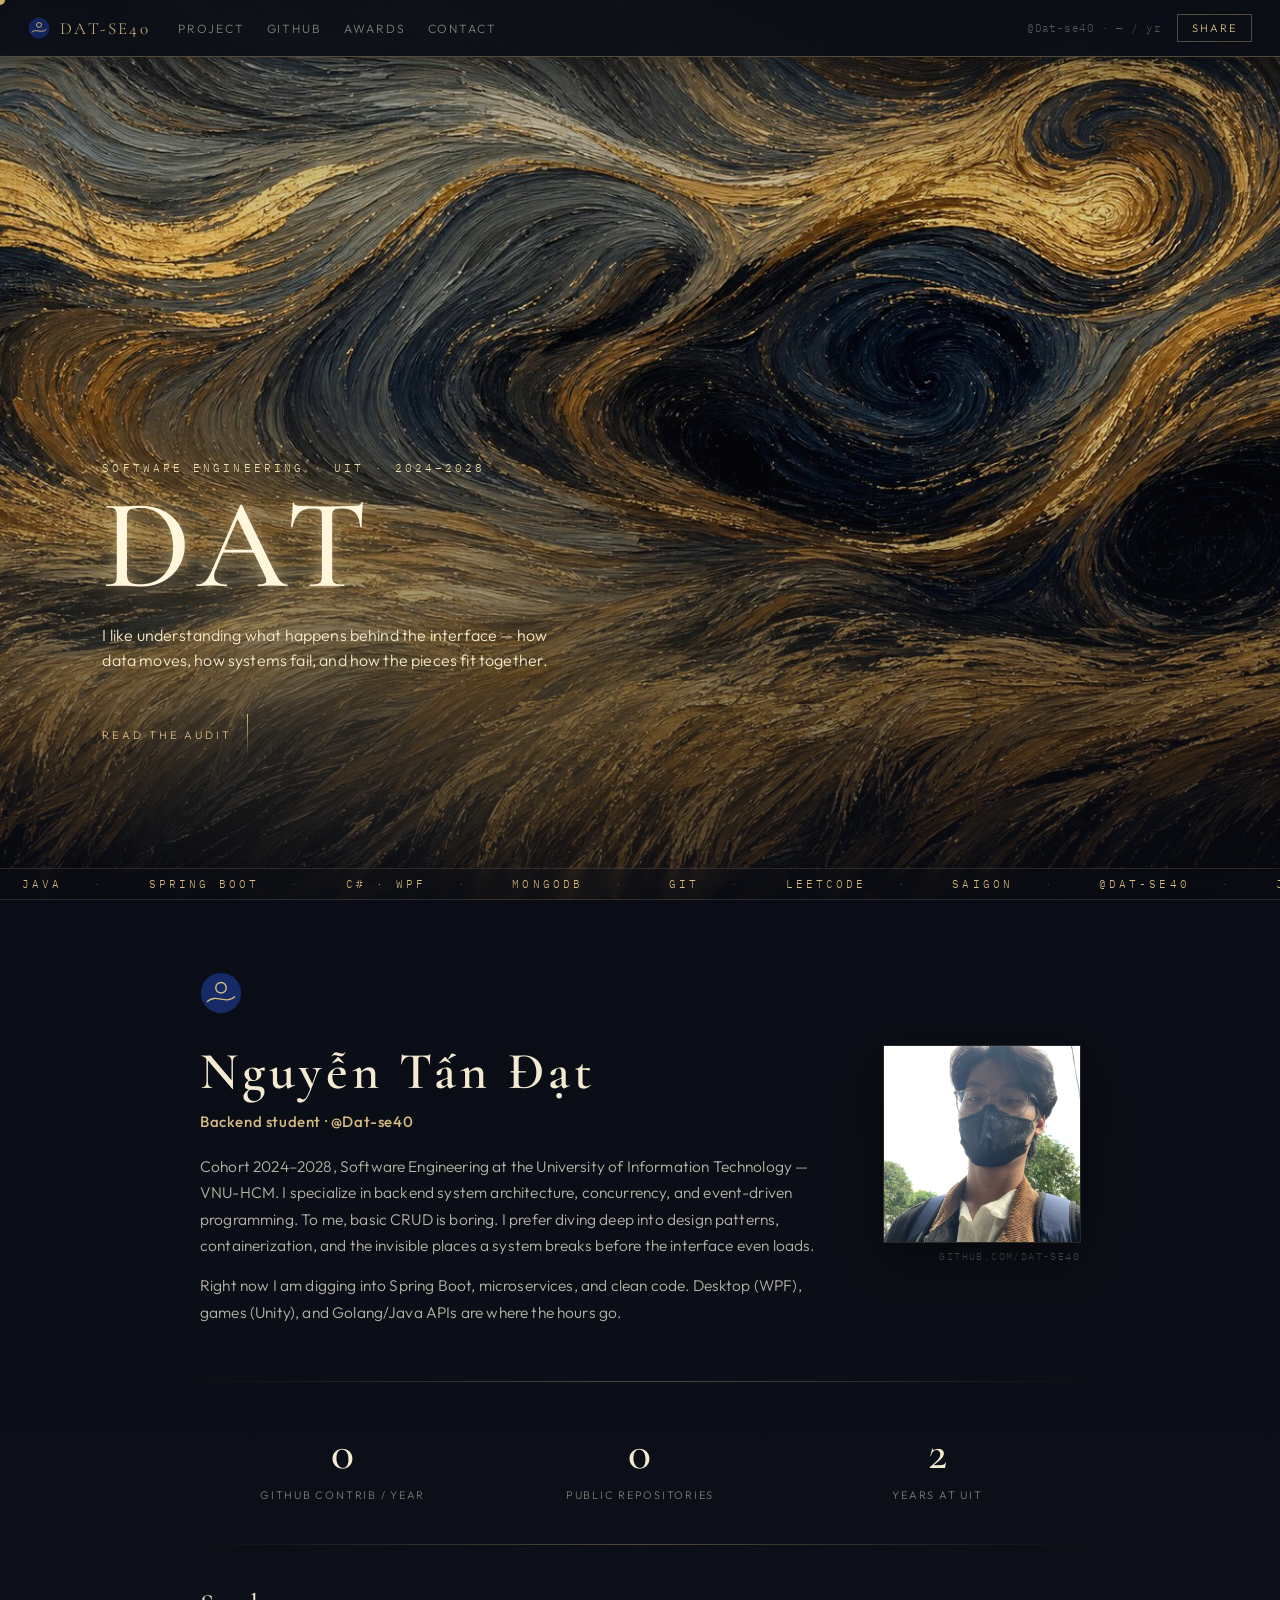
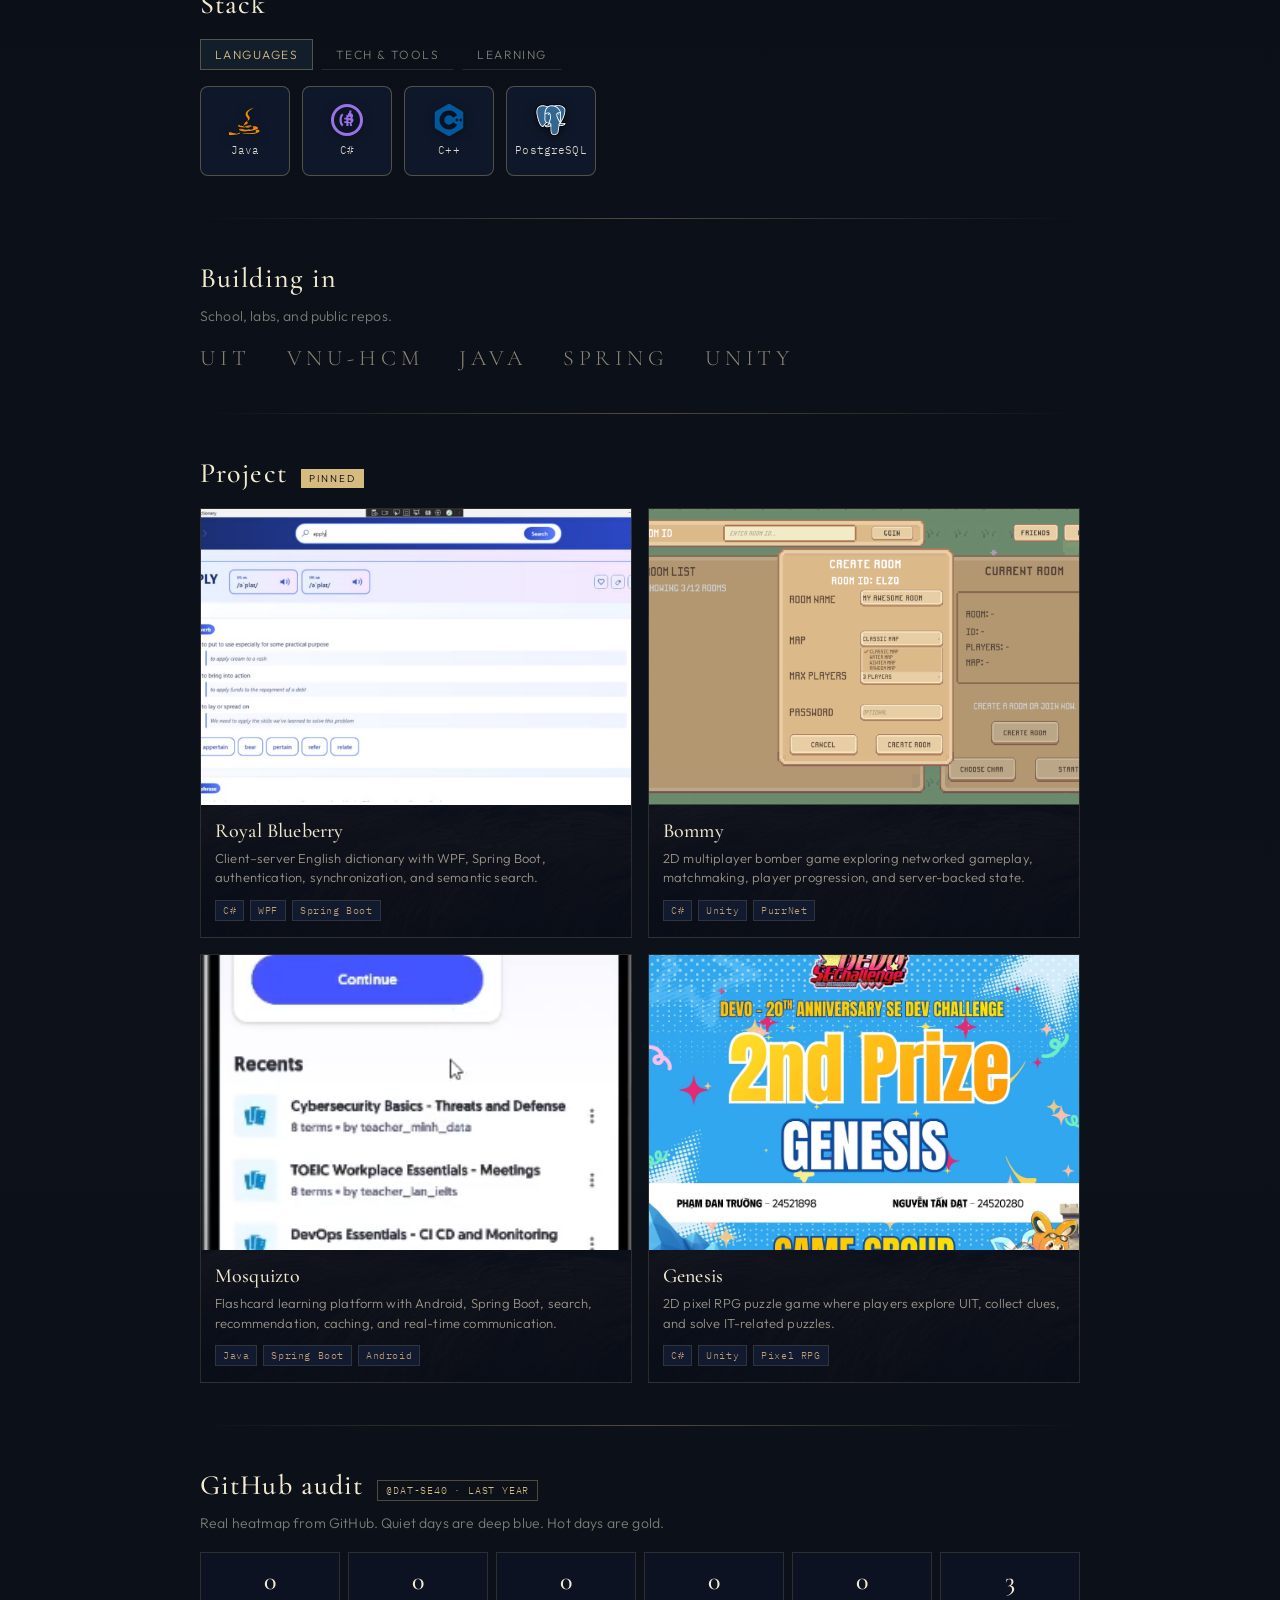
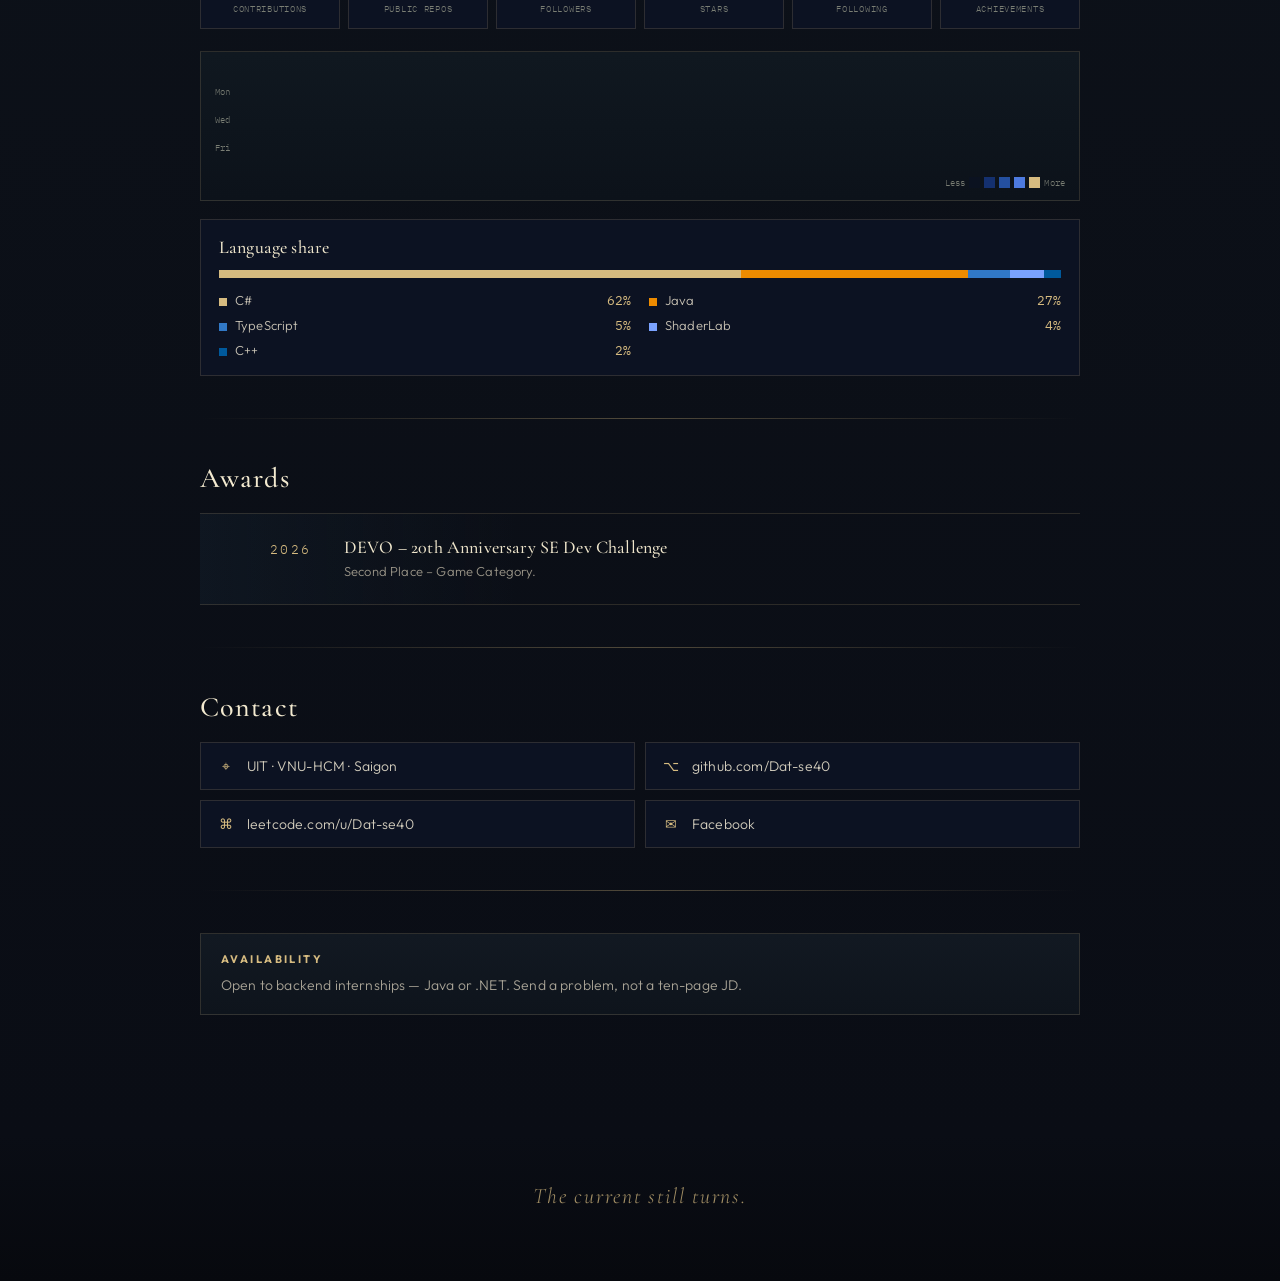
==== portfolio/index.html @ 2d5f8519 "Initial commit" ====
<!DOCTYPE html>
<html lang="en">
<head>
  <meta charset="UTF-8" />
  <meta name="viewport" content="width=device-width, initial-scale=1.0" />
  <title>Dat — Dat-se40 · Backend</title>
  <meta name="description" content="Dat (Dat-se40). Software Engineering student at UIT. Backend, Java, C#, Spring." />
  <link rel="icon" href="data:image/svg+xml,<svg xmlns='http://www.w3.org/2000/svg' viewBox='0 0 64 64'><circle cx='32' cy='32' r='30' fill='%230b1633'/><circle cx='32' cy='22' r='7' fill='none' stroke='%23D6BB80' stroke-width='2'/><path d='M8 44 C20 28, 44 52, 56 36' fill='none' stroke='%23D6BB80' stroke-width='2'/></svg>" />
  <link rel="preconnect" href="https://fonts.googleapis.com" />
  <link rel="preconnect" href="https://fonts.gstatic.com" crossorigin />
  <link href="https://fonts.googleapis.com/css2?family=Cormorant+Garamond:ital,wght@0,400;0,500;0,600;1,400&family=IBM+Plex+Mono:wght@400;500&family=Outfit:wght@300;400;500;600&display=swap" rel="stylesheet" />
  <link rel="stylesheet" href="styles.css" />
</head>
<body>
  <div class="grain" aria-hidden="true"></div>
  <div class="cursor" aria-hidden="true"></div>

  <nav class="topbar">
    <a class="brand" href="#top">
      <span class="mark" aria-hidden="true">
        <svg viewBox="0 0 36 36" width="22" height="22">
          <circle cx="18" cy="18" r="17" fill="#12245a"/>
          <circle cx="18" cy="13" r="4" fill="none" stroke="#D6BB80" stroke-width="1.4"/>
          <path d="M6 25 C13 18 23 28 30 20" fill="none" stroke="#D6BB80" stroke-width="1.4"/>
        </svg>
      </span>
      <span>Dat-se40</span>
    </a>
    <div class="top-links">
      <a href="#work">Project</a>
      <a href="#github">GitHub</a>
      <a href="#awards">Awards</a>
      <a href="#contact">Contact</a>
    </div>
    <div class="top-meta">
      <span class="edited">
  @Dat-se40 · <span id="ghYearCount">—</span> / yr
</span>
      <button class="share" type="button" id="shareBtn">Share</button>
    </div>
  </nav>

  <header class="cinematic greeting" id="top">
    <img class="cine-img" src="assets/flow-field.jpg" alt="" />
    <div class="gold-wash" aria-hidden="true"></div>
    <div class="cine-veil"></div>

    <div class="cine-copy">
      <p class="eyebrow">Software Engineering · UIT · 2024–2028</p>
      <h1>DAT</h1>
     <p class="cine-sub">
  I like understanding what happens behind the interface — how data moves, how systems fail, and how the pieces fit together.
</p>
      <a class="scroll-hint" href="#dossier">
        <span>Read the audit</span>
        <i></i>
      </a>
    </div>

    <div class="ticker ticker-bottom" aria-hidden="true">
      <div class="ticker-track reverse">
        <span>JAVA</span><span>SPRING BOOT</span><span>C# · WPF</span><span>MONGODB</span>
        <span>GIT</span><span>LEETCODE</span><span>SAIGON</span><span>@DAT-SE40</span>
        <span>JAVA</span><span>SPRING BOOT</span><span>C# · WPF</span><span>MONGODB</span>
        <span>GIT</span><span>LEETCODE</span><span>SAIGON</span><span>@DAT-SE40</span>
      </div>
    </div>
  </header>

  <main class="dossier" id="dossier">
    <article class="sheet">
      <section class="identity">
        <div class="id-mark" aria-hidden="true">
          <svg viewBox="0 0 48 48" width="42" height="42">
            <circle cx="24" cy="24" r="23" fill="#152a66"/>
            <circle cx="24" cy="18" r="6" fill="none" stroke="#D6BB80" stroke-width="1.6"/>
            <path d="M8 34 C18 24 30 38 40 28" fill="none" stroke="#D6BB80" stroke-width="1.6"/>
          </svg>
        </div>

        <div class="id-grid">
          <div class="id-copy">
            <h2>Nguyễn Tấn Đạt</h2>
            <p class="role">Backend student · @Dat-se40</p>
            <p class="lede">
  Cohort 2024–2028, Software Engineering at the University of Information Technology — VNU-HCM.
  I specialize in backend system architecture, concurrency, and event-driven programming. To me, basic CRUD is boring. I prefer diving deep into design patterns, containerization, and the invisible places a system breaks before the interface even loads.
</p>
<p class="lede">
  Right now I am digging into Spring Boot, microservices, and clean code.
  Desktop (WPF), games (Unity), and Golang/Java APIs are where the hours go.
</p>
          </div>
          <figure class="portrait">
            <img src="assets/avatar.jpg" alt="Avatar of Dat-se40" />
            <figcaption>github.com/Dat-se40</figcaption>
          </figure>
        </div>
      </section>

      <hr class="rule" />

      <section class="stats" aria-label="Highlights">
        <div>
  <strong data-count="0" id="stat-contrib-top">0</strong>
  <em>GitHub contrib / year</em>
</div>
<div>
  <strong data-count="0" id="stat-repos-top">0</strong>
  <em>Public repositories</em>
</div>
<div>
  <strong data-count="2" id="stat-years-top">2</strong>
  <em>Years at UIT</em>
</div>
      </section>

      <hr class="rule" />

      <section id="skills">
        <h3>Stack</h3>
        <div class="tabs" role="tablist">
          <button class="tab is-on" data-tab="lang" role="tab" aria-selected="true">Languages</button>
          <button class="tab" data-tab="tech" role="tab" aria-selected="false">Tech &amp; tools</button>
          <button class="tab" data-tab="now" role="tab" aria-selected="false">Learning</button>
        </div>
        <div class="pills tools" data-panel="lang">
          <span><img src="assets/icons/java.svg" alt="">Java</span>
          <span><img src="assets/icons/csharp.svg" alt="">C#</span>
          <span><img src="assets/icons/cplusplus.svg" alt="">C++</span>
          <span><img src="assets/icons/postgresql.svg" alt=""> PostgreSQL</span>
        </div>
        <div class="pills tools is-hidden" data-panel="tech">
          <span><img src="assets/icons/spring.svg" alt="">Spring</span>
          <span><img src="assets/icons/dotnet.svg" alt="">.NET / WPF</span>
          <span><img src="assets/icons/nodedotjs.svg" alt="">Node.js</span>
          <span><img src="assets/icons/mongodb.svg" alt="">MongoDB</span>
          <span><img src="assets/icons/unity.svg" alt="">Unity</span>
          <span><img src="assets/icons/postman.svg" alt="">Postman</span>
          <span><img src="assets/icons/git.svg" alt="">Git</span>
          <span><img src="assets/icons/github.svg" alt="">GitHub</span>
          <span><img src="assets/icons/docker.svg" alt="">Docker</span>
          <span><img src="assets/icons/latex.svg" alt="">LaTeX</span>
        </div>
        <div class="pills tools is-hidden" data-panel="now">
          <span>Software architecture</span>
          <span>Clean code</span>
          <span>REST API design</span>
        </div>
      </section>

      <hr class="rule" />

      <section class="brands">
        <h3>Building in</h3>
        <p class="quiet">School, labs, and public repos.</p>
        <ul class="brand-row">
          <li>UIT</li>
          <li>VNU-HCM</li>
          <li>JAVA</li>
          <li>SPRING</li>
          <li>UNITY</li>
        </ul>
      </section>

      <hr class="rule" />

      <section id="work">
        <div class="sec-head">
          <h3>Project</h3>
          <span class="chip">Pinned</span>
        </div>
        <div class="work-grid">
          <article class="card" data-case="dictionary">
  <div class="thumb">
    <img src="assets/royalblue_detail.png" alt="Royal Blueberry Dictionary" />
  </div>
  <div class="card-body">
    <h4>Royal Blueberry</h4>
    <p>Client–server English dictionary with WPF, Spring Boot, authentication, synchronization, and semantic search.</p>
    <div class="tags"><i>C#</i><i>WPF</i><i>Spring Boot</i></div>
  </div>
</article>

         <article class="card" data-case="bommy">
  <div class="thumb">
    <img src="assets/bommy_room.png" alt="Bommy multiplayer game" />
  </div>
  <div class="card-body">
    <h4>Bommy</h4>
    <p>2D multiplayer bomber game exploring networked gameplay, matchmaking, player progression, and server-backed state.</p>
    <div class="tags"><i>C#</i><i>Unity</i><i>PurrNet</i></div>
  </div>
</article>

         <article class="card" data-case="mosquizto">
  <div class="thumb">
    <img src="assets/mos_home.png" alt="Mosquizto learning platform" />
  </div>
  <div class="card-body">
    <h4>Mosquizto</h4>
    <p>Flashcard learning platform with Android, Spring Boot, search, recommendation, caching, and real-time communication.</p>
    <div class="tags"><i>Java</i><i>Spring Boot</i><i>Android</i></div>
  </div>
</article>

          <article class="card" data-case="genesis">
  <div class="thumb">
    <img src="assets/genesis_award.jpg" alt="Genesis 2D pixel RPG" />
  </div>
  <div class="card-body">
    <h4>Genesis</h4>
    <p>2D pixel RPG puzzle game where players explore UIT, collect clues, and solve IT-related puzzles.</p>
    <div class="tags"><i>C#</i><i>Unity</i><i>Pixel RPG</i></div>
  </div>
</article>
        </div>
      </section>

      <hr class="rule" />

      <section id="github">
        <div class="sec-head">
          <h3>GitHub audit</h3>
          <a class="chip ghost" href="https://github.com/Dat-se40" target="_blank" rel="noreferrer">@Dat-se40 · last year</a>
        </div>
        <p class="quiet">Real heatmap from GitHub. Quiet days are deep blue. Hot days are gold.</p>

        <div class="gh-kpis">
  <div><b data-count="0" id="stat-contrib">0</b><span>contributions</span></div>
  <div><b data-count="0" id="stat-repos">0</b><span>public repos</span></div>
  <div><b data-count="0" id="stat-followers">0</b><span>followers</span></div>
  <div><b data-count="0" id="stat-stars">7</b><span>stars</span></div> <!-- Có thể tự cấu hình hoặc gọi API lấy star -->
  <div><b data-count="0" id="stat-following">0</b><span>following</span></div>
  <div><b data-count="3">3</b><span>achievements</span></div>
</div>

        <div class="gh-board">
          <div class="gh-graph-wrap">
            <div class="gh-months" id="ghMonths"></div>
            <div class="gh-row">
              <div class="gh-dows" aria-hidden="true">
                <span></span><span>Mon</span><span></span><span>Wed</span><span></span><span>Fri</span><span></span>
              </div>
              <div class="gh-graph" id="ghGraph" role="img" aria-label="Contribution calendar"></div>
            </div>
            <div class="gh-legend">
              <span>Less</span>
              <i class="l0"></i><i class="l1"></i><i class="l2"></i><i class="l3"></i><i class="l4"></i>
              <span>More</span>
            </div>
          </div>

          <div class="gh-langs">
            <h4>Language share</h4>
            <div class="lang-bar" aria-hidden="true">
              <i style="--w:62%;background:#d6bb80"></i>
              <i style="--w:27%;background:#ed8b00"></i>
              <i style="--w:5%;background:#3178c6"></i>
              <i style="--w:4%;background:#7aa2ff"></i>
              <i style="--w:2%;background:#00599c"></i>
            </div>
            <ul class="lang-list">
              <li><i style="background:#d6bb80"></i>C# <b>62%</b></li>
              <li><i style="background:#ed8b00"></i>Java <b>27%</b></li>
              <li><i style="background:#3178c6"></i>TypeScript <b>5%</b></li>
              <li><i style="background:#7aa2ff"></i>ShaderLab <b>4%</b></li>
              <li><i style="background:#00599c"></i>C++ <b>2%</b></li>
            </ul>
          </div>
        </div>

       
      </section>

      <hr class="rule" />

      <section id="awards">
        <div class="sec-head">
          <h3>Awards</h3>
        </div>
        <ol class="awards">
          <li>
            <span class="yr">2026</span>
            <div>
              <h4>DEVO – 20th Anniversary SE Dev Challenge</h4>
              <p>Second Place – Game Category.</p>
            </div>
          </li>
        </ol>
      </section>

      <hr class="rule" />

      <section id="contact">
        <h3>Contact</h3>
        <div class="contact-grid">
          <a class="info" href="#">
            <span class="ico">⌖</span>
            <span>UIT · VNU-HCM · Saigon</span>
          </a>
          <a class="info" href="https://github.com/Dat-se40" target="_blank" rel="noreferrer">
            <span class="ico">⌥</span>
            <span>github.com/Dat-se40</span>
          </a>
          <a class="info" href="https://leetcode.com/u/Dat-se40/" target="_blank" rel="noreferrer">
            <span class="ico">⌘</span>
            <span>leetcode.com/u/Dat-se40</span>
          </a>
          <a class="info" href="https://www.facebook.com/1590laupaylak" target="_blank" rel="noreferrer">
            <span class="ico">✉</span>
            <span>Facebook</span>
          </a>
        </div>
      </section>

      <hr class="rule" />

      <aside class="notes">
        <div class="note">
          <h5>Availability</h5>
          <p>Open to backend internships — Java or .NET. Send a problem, not a ten-page JD.</p>
        </div>
      </aside>
    </article>
  </main>

  <footer class="closer">
    <p>The current still turns.</p>
  </footer>

  <div class="modal" id="modal" hidden>
    <div class="modal-back" data-close></div>
    <div class="modal-sheet" role="dialog" aria-modal="true" aria-labelledby="modalTitle">
      <button class="modal-x" type="button" data-close aria-label="Close">×</button>
      <img id="modalImg" alt="" />
      <div class="modal-body">
        <p class="eyebrow" id="modalEyebrow"></p>
        <h2 id="modalTitle"></h2>
        <p id="modalLead"></p>
        <div id="modalLinks" style="display: flex; gap: 10px; margin-bottom: 24px; flex-wrap: wrap;"></div>
        <div class="modal-cols">
          <p id="modalBody"></p>
          <ul id="modalMeta"></ul>
        </div>
      </div>
    </div>
  </div>

  <div class="toast" id="toast" role="status"></div>
  <script src="app.js"></script>
</body>
<canvas id="gold-dust-canvas"></canvas>
</html>
---- portfolio/styles.css ----
:root {
  --ink: #0a0d15;
  --void: #07090e;
  --navy: #05172f;
  --lapis: #182a3a;
  --lapis-deep: #05172f;
  --yankees: #182a3a;
  --sparkle: #425b6f;
  --ash: #7a7e74;
  --stone: #525453;
  --tan: #a08348;
  --burly: #d6bb80;
  --wheat: #c2a072;
  --bronze: #705e40;
  --paper: #e8dfc8;
  --line: rgba(214, 187, 128, 0.16);
  --line-strong: rgba(214, 187, 128, 0.34);
  --serif: "Cormorant Garamond", "Times New Roman", serif;
  --sans: "Outfit", "Helvetica Neue", sans-serif;
  --mono: "IBM Plex Mono", ui-monospace, monospace;
}
#gold-dust-canvas {
  position: fixed;
  top: 0;
  left: 0;
  width: 100vw;
  height: 100vh;
  pointer-events: none;
  z-index: 1;
}
* { box-sizing: border-box; margin: 0; padding: 0; }
html {
  scroll-behavior: smooth;
  scroll-padding-top: 72px;
  overflow-x: hidden;
  overscroll-behavior-y: none;
}
html, body { background: var(--ink); color: var(--paper); }

body {
  font-family: var(--sans);
  font-weight: 300;
  letter-spacing: 0.01em;
  overflow-x: hidden;
  overscroll-behavior-y: none;
}

img { max-width: 100%; display: block; }
a { color: inherit; text-decoration: none; }
button { font: inherit; color: inherit; background: none; border: 0; cursor: pointer; }

.grain {
  pointer-events: none;
  position: fixed;
  inset: 0;
  z-index: 80;
  opacity: 0.08;
  mix-blend-mode: overlay;
  background-image: url("data:image/svg+xml,%3Csvg viewBox='0 0 200 200' xmlns='http://www.w3.org/2000/svg'%3E%3Cfilter id='n'%3E%3CfeTurbulence type='fractalNoise' baseFrequency='.85' numOctaves='4' stitchTiles='stitch'/%3E%3C/filter%3E%3Crect width='100%25' height='100%25' filter='url(%23n)'/%3E%3C/svg%3E");
}

.cursor {
  display: none;
  position: fixed;
  width: 10px;
  height: 10px;
  border-radius: 50%;
  background: var(--burly);
  mix-blend-mode: difference;
  pointer-events: none;
  z-index: 100;
  transform: translate(-50%, -50%);
  transition: width .25s, height .25s, opacity .25s;
}
.cursor.grow { width: 36px; height: 36px; opacity: .55; }
@media (hover: hover) and (pointer: fine) {
  .cursor { display: block; }
  body, a, button { cursor: none; }
}

.topbar {
  position: fixed;
  top: 0; left: 0; right: 0;
  z-index: 40;
  display: flex;
  align-items: center;
  gap: 28px;
  padding: 14px 28px;
  background: rgba(10, 13, 21, 0.92);
  border-bottom: 1px solid var(--line-strong);
  box-shadow: 0 10px 28px rgba(0,0,0,.28);
  backdrop-filter: blur(16px);
}
.brand {
  display: flex;
  align-items: center;
  gap: 10px;
  font-family: var(--serif);
  font-size: 17px;
  letter-spacing: 0.14em;
  text-transform: uppercase;
  color: var(--burly);
}
.mark { display: grid; place-items: center; }
.top-links {
  display: flex;
  gap: 22px;
  font-size: 12px;
  letter-spacing: 0.16em;
  text-transform: uppercase;
  color: var(--ash);
}
.top-links a:hover { color: var(--burly); }
.top-meta {
  margin-left: auto;
  display: flex;
  align-items: center;
  gap: 16px;
}
.edited {
  font-family: var(--mono);
  font-size: 11px;
  letter-spacing: 0.04em;
  color: var(--stone);
}
.share {
  border: 1px solid var(--line-strong);
  color: var(--burly);
  padding: 6px 14px;
  font-size: 11px;
  letter-spacing: 0.18em;
  text-transform: uppercase;
  transition: background .25s, color .25s;
}
.share:hover { background: var(--burly); color: var(--ink); }

.cinematic {
  position: relative;
  z-index: 6;
  height: 100svh;
  min-height: 640px;
  overflow: hidden;
  background: #0a0d15 url("assets/flow-field.jpg") center / cover no-repeat;
}
.cine-img {
  position: absolute;
  inset: 0;
  width: 100%;
  height: 100%;
  object-fit: cover;
  object-position: center;
  filter: saturate(1.05) contrast(1.08) brightness(1.06);
}
.gold-wash {
  position: absolute;
  inset: 0;
  z-index: 1;
  pointer-events: none;
  background:
    radial-gradient(55% 50% at 22% 72%, rgba(214,187,128,.34), transparent 58%),
    radial-gradient(40% 36% at 48% 80%, rgba(224,180,88,.16), transparent 62%),
    linear-gradient(180deg, rgba(10,13,21,.2), transparent 28%, rgba(10,13,21,.35) 100%);
}
.swirl-svg {
  position: absolute;
  inset: 0;
  width: 100%;
  height: 100%;
  z-index: 1;
  pointer-events: none;
  opacity: 0.7;
}
.spin { transform-box: fill-box; transform-origin: center; }
.s1 { animation: spin 36s linear infinite; }
.s2 { animation: spin 28s linear infinite reverse; }
.s3 { animation: spin 44s linear infinite; }
.ribbons path { stroke-dasharray: 14 22; }
.r1 { animation: dash 16s linear infinite; }
.r2 { animation: dash 22s linear infinite reverse; }
.r3 { animation: dash 19s linear infinite; }
.r4 { animation: dash 26s linear infinite reverse; }
@keyframes spin { to { rotate: 360deg; } }
@keyframes dash { to { stroke-dashoffset: -240; } }
@keyframes drift {
  0% { transform: rotate(0deg) scale(1.08); }
  50% { transform: rotate(1.4deg) scale(1.12); }
  100% { transform: rotate(0deg) scale(1.08); }
}
.cine-veil {
  position: absolute;
  inset: 0;
  z-index: 1;
  background:
    linear-gradient(180deg, rgba(10,13,21,.28) 0%, rgba(10,13,21,.08) 42%, rgba(10,13,21,.55) 100%);
}

.ticker {
  position: absolute;
  left: 0; right: 0;
  z-index: 3;
  overflow: hidden;
  border-top: 1px solid var(--line);
  border-bottom: 1px solid var(--line);
  background: rgba(10, 13, 21, 0.42);
  backdrop-filter: blur(6px);
}
.ticker-greet { top: 61px; }
.ticker-bottom { bottom: 0; }
.ticker-track {
  display: flex;
  gap: 0;
  width: max-content;
  animation: marquee 42s linear infinite;
}
.ticker-track.reverse { animation-direction: reverse; animation-duration: 48s; }
.ticker-track span {
  font-family: var(--mono);
  font-size: 11px;
  letter-spacing: 0.28em;
  text-transform: uppercase;
  color: var(--burly);
  padding: 8px 22px;
  white-space: nowrap;
}
.ticker-track span::after {
  content: " · ";
  color: var(--sparkle);
  margin-left: 22px;
}
@keyframes marquee {
  from { transform: translateX(0); }
  to { transform: translateX(-50%); }
}
.cine-copy {
  position: relative;
  z-index: 2;
  height: 100%;
  display: flex;
  flex-direction: column;
  justify-content: flex-end;
  padding: 110px 8vw 16vh;
  max-width: 1100px;
}
.eyebrow {
  font-family: var(--mono);
  font-size: 11px;
  letter-spacing: 0.28em;
  text-transform: uppercase;
  color: #f0ddaa;
  margin-bottom: 16px;
  text-shadow: 0 0 18px rgba(214,187,128,.55);
}
.cine-copy h1 {
  font-family: var(--serif);
  font-weight: 500;
  font-size: clamp(56px, 10vw, 128px);
  line-height: 0.86;
  letter-spacing: 0.06em;
  color: #fff6dc;
  text-shadow:
    0 0 18px rgba(214,187,128,.7),
    0 0 48px rgba(201,154,63,.4),
    0 12px 36px rgba(0,0,0,.45);
}
.cine-sub {
  margin-top: 22px;
  max-width: 460px;
  font-size: 16px;
  line-height: 1.6;
  color: #f3e7c4;
  font-weight: 300;
  text-shadow: 0 0 16px rgba(214,187,128,.28), 0 8px 20px rgba(0,0,0,.4);
}
.scroll-hint {
  margin-top: 40px;
  display: inline-flex;
  align-items: center;
  gap: 14px;
  font-size: 11px;
  letter-spacing: 0.28em;
  text-transform: uppercase;
  color: var(--burly);
}
.scroll-hint i {
  display: block;
  width: 1px;
  height: 42px;
  background: linear-gradient(var(--burly), transparent);
  animation: drip 1.8s ease-in-out infinite;
}
@keyframes drip {
  0%, 100% { transform: scaleY(.4); opacity: .4; transform-origin: top; }
  50% { transform: scaleY(1); opacity: 1; }
}

.dossier {
  position: relative;
  z-index: 5;
  background: linear-gradient(180deg, #0a0d15 0%, #0d121a 50%, #0a0d15 100%);
}
.sheet {
  position: relative;
  width: min(880px, calc(100% - 40px));
  margin: 0 auto;
  padding: 72px 0 120px;
}
.identity .id-mark { margin-bottom: 28px; }
.id-grid {
  display: grid;
  grid-template-columns: 1fr 196px;
  gap: 36px;
  align-items: start;
}
.id-copy h2 {
  font-family: var(--serif);
  font-size: clamp(36px, 6vw, 52px);
  font-weight: 600;
  letter-spacing: 0.08em;
  line-height: 1;
  color: #f4ead2;
}
.role {
  margin: 14px 0 22px;
  font-size: 15px;
  font-weight: 500;
  letter-spacing: 0.04em;
  color: var(--burly);
}
.lede {
  color: #b7b3a6;
  font-size: 15.5px;
  line-height: 1.7;
  margin-bottom: 14px;
}
.portrait img {
  width: 100%;
  aspect-ratio: 1;
  object-fit: cover;
  filter: saturate(.85) contrast(1.05);
  box-shadow: 0 20px 50px rgba(0,0,0,.45);
  outline: 1px solid var(--line);
}
.portrait figcaption {
  margin-top: 8px;
  font-family: var(--mono);
  font-size: 10px;
  letter-spacing: 0.14em;
  text-transform: uppercase;
  color: var(--stone);
  text-align: right;
}

.rule {
  border: 0;
  height: 1px;
  margin: 42px 0;
  background: linear-gradient(90deg, transparent, var(--line-strong), transparent);
}

.stats {
  display: grid;
  grid-template-columns: repeat(3, 1fr);
  text-align: center;
  gap: 12px;
}
.stats strong {
  font-family: var(--serif);
  font-size: 48px;
  font-weight: 500;
  color: #f3ead0;
}
.stats span {
  font-family: var(--serif);
  font-size: 28px;
  color: var(--burly);
}
.stats .tiny {
  font-size: 20px;
  letter-spacing: 0;
}
.stats em {
  display: block;
  margin-top: 6px;
  font-style: normal;
  font-size: 11px;
  letter-spacing: 0.16em;
  text-transform: uppercase;
  color: var(--ash);
}

h3 {
  font-family: var(--serif);
  font-size: 28px;
  font-weight: 500;
  letter-spacing: 0.04em;
  color: #f3ead0;
  margin-bottom: 18px;
}
h4 {
  font-family: var(--serif);
  font-size: 18px;
  font-weight: 500;
  color: #efe6cc;
}

.tabs { display: flex; gap: 8px; margin-bottom: 16px; }
.tab {
  padding: 7px 14px;
  font-size: 12px;
  letter-spacing: 0.12em;
  text-transform: uppercase;
  color: var(--ash);
  border: 1px solid transparent;
  border-bottom: 1px solid var(--line);
}
.tab.is-on {
  color: var(--burly);
  border-color: var(--line-strong);
  background: rgba(24, 42, 58, 0.55);
}
.pills {
  display: flex;
  flex-wrap: wrap;
  gap: 12px;
}
.pills.is-hidden { display: none; }
.pills span {
  display: flex;
  flex-direction: column;
  align-items: center;
  justify-content: center;
  width: 90px;                  /* Khóa chiều rộng cố định */
  height: 90px;                 /* Khóa chiều cao cố định */
  padding: 8px;
  background: #0f182a;          /* Nền sáng hơn nền chung một chút */
  border: 1px solid var(--line-strong);
  border-radius: 8px;           /* Bo góc nhẹ cho hiện đại */
  color: #e2dcce;
  font-size: 11px;
  font-family: var(--mono);
  text-align: center;
  line-height: 1.2;
  transition: all 0.25s ease;
}
.pills span:hover {
  border-color: var(--burly);
  color: var(--burly);
  background: #162440;
  transform: translateY(-3px);
  box-shadow: 0 6px 16px rgba(0, 0, 0, 0.4);
}
.pills span img {
  width: 32px;
  height: 32px;
  object-fit: contain;
  margin-bottom: 8px;
  /* Đổ bóng nhẹ cho icon nổi lên */
  filter: drop-shadow(0 2px 4px rgba(0, 0, 0, 0.5));
}
.quiet {
  color: var(--ash);
  font-size: 14px;
  margin: -6px 0 20px;
}
.brand-row {
  list-style: none;
  display: flex;
  flex-wrap: wrap;
  gap: 28px 36px;
}
.brand-row li {
  font-family: var(--serif);
  font-size: 22px;
  letter-spacing: 0.22em;
  color: #8d8676;
  transition: color .25s;
}
.brand-row li:hover { color: var(--burly); }

.sec-head {
  display: flex;
  align-items: baseline;
  gap: 14px;
  margin-bottom: 18px;
  flex-wrap: wrap;
}
.sec-head h3 { margin: 0; }
.chip {
  font-size: 10px;
  letter-spacing: 0.2em;
  text-transform: uppercase;
  color: var(--ink);
  background: var(--burly);
  padding: 3px 8px;
}
.chip.ghost {
  background: transparent;
  color: var(--burly);
  border: 1px solid var(--line-strong);
  font-family: var(--mono);
  letter-spacing: 0.08em;
}

.work-grid {
  display: grid;
  grid-template-columns: 1fr 1fr;
  gap: 16px;
}
.card {
  background:
    linear-gradient(180deg, rgba(13,18,32,.93), rgba(10,14,24,.97)),
    url("assets/flow-field.jpg") center / cover;
  border: 1px solid var(--line);
  overflow: hidden;
  transition: transform .35s ease, border-color .35s ease, box-shadow .35s ease;
}
.card:hover {
  transform: translateY(-4px);
  border-color: var(--line-strong);
  box-shadow: 0 18px 40px rgba(0,0,0,.35), inset 0 0 0 1px rgba(214,187,128,.12);
}
.thumb { aspect-ratio: 16 / 11; overflow: hidden; background: var(--navy); }
.thumb img {
  width: 100%;
  height: 100%;
  object-fit: cover;
  transition: transform .7s ease;
}
.card:hover .thumb img { transform: scale(1.04); }
.card-body { padding: 14px 14px 16px; }
.card-body h4 { font-size: 20px; margin-bottom: 6px; }
.card-body p {
  font-size: 13px;
  line-height: 1.5;
  color: #9a9588;
  margin-bottom: 12px;
}
.tags { display: flex; flex-wrap: wrap; gap: 6px; }
.tags i {
  font-style: normal;
  font-family: var(--mono);
  font-size: 10px;
  letter-spacing: 0.06em;
  color: var(--wheat);
  background: #121a30;
  border: 1px solid var(--line);
  padding: 3px 7px;
}

/* ——— GitHub audit ——— */
.gh-kpis {
  display: grid;
  grid-template-columns: repeat(6, 1fr);
  gap: 8px;
  margin-bottom: 22px;
}
.gh-kpis div {
  background: #0c1222;
  border: 1px solid var(--line);
  padding: 12px 8px;
  text-align: center;
}
.gh-kpis b {
  display: block;
  font-family: var(--serif);
  font-size: 26px;
  font-weight: 500;
  color: #f3ead0;
}
.gh-kpis span {
  font-family: var(--mono);
  font-size: 9px;
  letter-spacing: 0.08em;
  text-transform: uppercase;
  color: var(--ash);
}

.gh-board {
  display: grid;
  gap: 18px;
}
.gh-graph-wrap {
  background: linear-gradient(180deg, #101820, #0c121a);
  border: 1px solid var(--line);
  padding: 14px 14px 12px;
  overflow-x: auto;
}
.gh-months {
  display: grid;
  grid-template-columns: repeat(53, 11px);
  gap: 3px;
  margin: 0 0 6px 28px;
  font-family: var(--mono);
  font-size: 9px;
  color: var(--ash);
  min-width: 740px;
}
.gh-row { display: flex; gap: 6px; min-width: 740px; }
.gh-dows {
  display: grid;
  grid-template-rows: repeat(7, 11px);
  gap: 3px;
  font-family: var(--mono);
  font-size: 9px;
  color: var(--ash);
  width: 22px;
}
.gh-graph {
  display: grid;
  grid-auto-flow: column;
  grid-template-rows: repeat(7, 11px);
  gap: 3px;
}
.gh-graph i {
  width: 11px;
  height: 11px;
  background: #0b1220;
}
.gh-graph i.l1 { background: #182a3a; }
.gh-graph i.l2 { background: #425b6f; }
.gh-graph i.l3 { background: #a08348; }
.gh-graph i.l4 { background: #d6bb80; box-shadow: 0 0 6px rgba(214,187,128,.35); }
.gh-legend {
  display: flex;
  align-items: center;
  justify-content: flex-end;
  gap: 4px;
  margin-top: 10px;
  font-family: var(--mono);
  font-size: 9px;
  color: var(--ash);
}
.gh-legend i { width: 11px; height: 11px; display: inline-block; }
.gh-legend .l0 { background: #0b1220; }
.gh-legend .l1 { background: #14306e; }
.gh-legend .l2 { background: #2450a0; }
.gh-legend .l3 { background: #4d7adf; }
.gh-legend .l4 { background: #d6bb80; }

.gh-langs {
  border: 1px solid var(--line);
  padding: 16px 18px;
  background: #0c1222;
}
.gh-langs h4, .gh-score h4, .repos h4 { margin-bottom: 12px; }
.lang-bar {
  display: flex;
  height: 8px;
  overflow: hidden;
  margin-bottom: 14px;
  background: #0b1220;
}
.lang-bar i { width: var(--w); display: block; }
.lang-list {
  list-style: none;
  display: grid;
  grid-template-columns: 1fr 1fr;
  gap: 8px 18px;
  font-size: 13px;
  color: #c8c2b4;
}
.lang-list i {
  display: inline-block;
  width: 8px; height: 8px;
  margin-right: 8px;
  vertical-align: middle;
}
.lang-list b {
  float: right;
  font-family: var(--mono);
  font-weight: 400;
  color: var(--burly);
}

.gh-score {
  margin-top: 16px;
  border: 1px solid var(--line);
  padding: 16px 18px;
  background: #0c1222;
}
.gh-score ul {
  list-style: none;
  display: grid;
  grid-template-columns: 1fr 1fr;
  gap: 10px 28px;
}
.gh-score li {
  display: grid;
  grid-template-columns: 1fr auto auto;
  gap: 10px;
  align-items: baseline;
  border-bottom: 1px solid rgba(214,187,128,.08);
  padding-bottom: 8px;
  font-size: 13px;
  color: #a8a396;
}
.gh-score b {
  font-family: var(--mono);
  font-weight: 500;
  color: #f3ead0;
}
.gh-score em {
  font-style: normal;
  font-family: var(--mono);
  font-size: 10px;
  color: var(--ash);
}

.repos { margin-top: 16px; }
.repo-grid {
  display: grid;
  grid-template-columns: 1fr 1fr;
  gap: 10px;
}
.repo {
  display: block;
  border: 1px solid var(--line);
  padding: 14px 16px;
  background: #0c1222;
  transition: border-color .25s;
}
.repo:hover { border-color: var(--burly); }
.repo strong {
  font-family: var(--mono);
  font-size: 13px;
  font-weight: 500;
  color: var(--burly);
}
.repo p {
  margin: 8px 0 12px;
  font-size: 13px;
  color: #9a9588;
  line-height: 1.45;
}
.repo-meta {
  display: flex;
  gap: 12px;
  font-family: var(--mono);
  font-size: 11px;
  color: var(--ash);
}
.dot {
  display: inline-block;
  width: 8px; height: 8px;
  border-radius: 50%;
  margin-right: 4px;
}
.dot.go { background: #d6bb80; }
.dot.rust { background: #7aa2ff; }

/* ——— Awards ——— */
.awards {
  list-style: none;
  display: grid;
  gap: 0;
}
.awards li {
  display: grid;
  grid-template-columns: 108px 1fr;
  gap: 32px;
  padding: 22px 4px;
  border-bottom: 1px solid var(--line);
  background-image: linear-gradient(90deg, rgba(24,42,58,.28), transparent 36%);
}
.awards li:first-child { border-top: 1px solid var(--line); }
.awards .yr {
  font-family: var(--mono);
  font-size: 13px;
  letter-spacing: 0.2em;
  color: var(--burly);
  padding-top: 5px;
  text-align: right;
}
.awards h4 { font-size: 18px; margin-bottom: 4px; }
.awards p { font-size: 13px; color: #9a9588; line-height: 1.5; }

.contact-grid {
  display: grid;
  grid-template-columns: 1fr 1fr;
  gap: 10px;
}
.info {
  display: flex;
  align-items: center;
  gap: 12px;
  padding: 14px 16px;
  border: 1px solid var(--line);
  background: #0c1222;
  font-size: 14px;
  color: #d2ccbc;
  transition: border-color .25s, color .25s;
}
.info:hover { border-color: var(--burly); color: var(--burly); }
.ico { color: var(--burly); width: 18px; text-align: center; }

.notes { display: grid; gap: 10px; }
.note {
  background: linear-gradient(180deg, #121922, #0e141c);
  border: 1px solid var(--line);
  padding: 18px 20px;
}
.note h5 {
  font-size: 11px;
  letter-spacing: 0.22em;
  text-transform: uppercase;
  color: var(--burly);
  margin-bottom: 8px;
}
.note p { font-size: 14px; line-height: 1.6; color: #a8a396; }
.note a { color: #d8d0ba; border-bottom: 1px solid var(--line); }
.note a:hover { color: var(--burly); }
.follow p { display: flex; gap: 10px; align-items: center; }

.closer {
  position: relative;
  z-index: 4;
  padding: 48px 24px 72px;
  display: grid;
  place-items: center;
  background: linear-gradient(180deg, #0a0d15, #07090e);
}
.closer p {
  position: relative;
  font-family: var(--serif);
  font-size: 22px;
  font-style: italic;
  letter-spacing: 0.08em;
  color: var(--burly);
  opacity: 0.75;
}

.modal[hidden] { display: none; }
.modal { position: fixed; inset: 0; z-index: 60; }
.modal-back {
  position: absolute;
  inset: 0;
  background: rgba(5, 8, 12, 0.8);
  backdrop-filter: blur(8px);
}
.modal-sheet {
  position: relative;
  width: min(820px, calc(100% - 28px));
  max-height: calc(100vh - 40px);
  overflow: auto;
  margin: 20px auto;
  background: #0b101c;
  border: 1px solid var(--line-strong);
  box-shadow: 0 40px 80px rgba(0,0,0,.55);
  animation: rise .35s ease;
}
@keyframes rise {
  from { transform: translateY(16px); opacity: 0; }
  to { transform: none; opacity: 1; }
}
.modal-sheet img { width: 100%; height: 340px; object-fit: cover; }
.modal-body { padding: 28px 32px 40px; }
.modal-body h2 {
  font-family: var(--serif);
  font-size: 40px;
  font-weight: 500;
  color: #f3ead0;
  margin: 6px 0 14px;
}
#modalLead {
  font-size: 17px;
  line-height: 1.6;
  color: #cfc6ad;
  margin-bottom: 22px;
}
.modal-cols {
  display: grid;
  grid-template-columns: 1.4fr .8fr;
  gap: 28px;
}
#modalBody { font-size: 15px; line-height: 1.7; color: #aaa494; }
#modalMeta {
  list-style: none;
  border-left: 1px solid var(--line);
  padding-left: 18px;
  color: var(--ash);
  font-size: 13px;
  line-height: 1.9;
}
#modalMeta b {
  color: var(--burly);
  font-weight: 500;
  display: block;
  letter-spacing: 0.12em;
  text-transform: uppercase;
  font-size: 10px;
}
.modal-x {
  position: absolute;
  top: 12px; right: 14px;
  width: 36px; height: 36px;
  border-radius: 50%;
  background: rgba(10,13,21,.55);
  border: 1px solid var(--line);
  font-size: 22px;
  color: var(--burly);
  z-index: 2;
}

.toast {
  position: fixed;
  bottom: 24px;
  left: 50%;
  transform: translateX(-50%) translateY(20px);
  background: var(--lapis-deep);
  color: var(--burly);
  border: 1px solid var(--line-strong);
  padding: 10px 18px;
  font-size: 12px;
  letter-spacing: 0.14em;
  text-transform: uppercase;
  opacity: 0;
  pointer-events: none;
  transition: .3s ease;
  z-index: 70;
}
.toast.show {
  opacity: 1;
  transform: translateX(-50%) translateY(0);
}

@media (max-width: 820px) {
  .top-links { display: none; }
  .edited { display: none; }
  .ticker-track span { font-size: 10px; padding: 7px 16px; }
  .id-grid, .work-grid, .contact-grid, .modal-cols, .stats,
  .gh-kpis, .repo-grid, .lang-list, .gh-score ul {
    grid-template-columns: 1fr 1fr;
  }
  .id-grid, .stats, .modal-cols { grid-template-columns: 1fr; }
  .gh-kpis { grid-template-columns: repeat(3, 1fr); }
  .portrait { width: 180px; }
  .cine-copy { padding: 0 24px 10vh; }
  .modal-sheet img { height: 220px; }
  .sheet { padding-top: 48px; }
}
@media (max-width: 520px) {
  .work-grid, .repo-grid, .contact-grid, .lang-list, .gh-score ul, .gh-kpis {
    grid-template-columns: 1fr;
  }
  .awards li { grid-template-columns: 56px 1fr; }
}
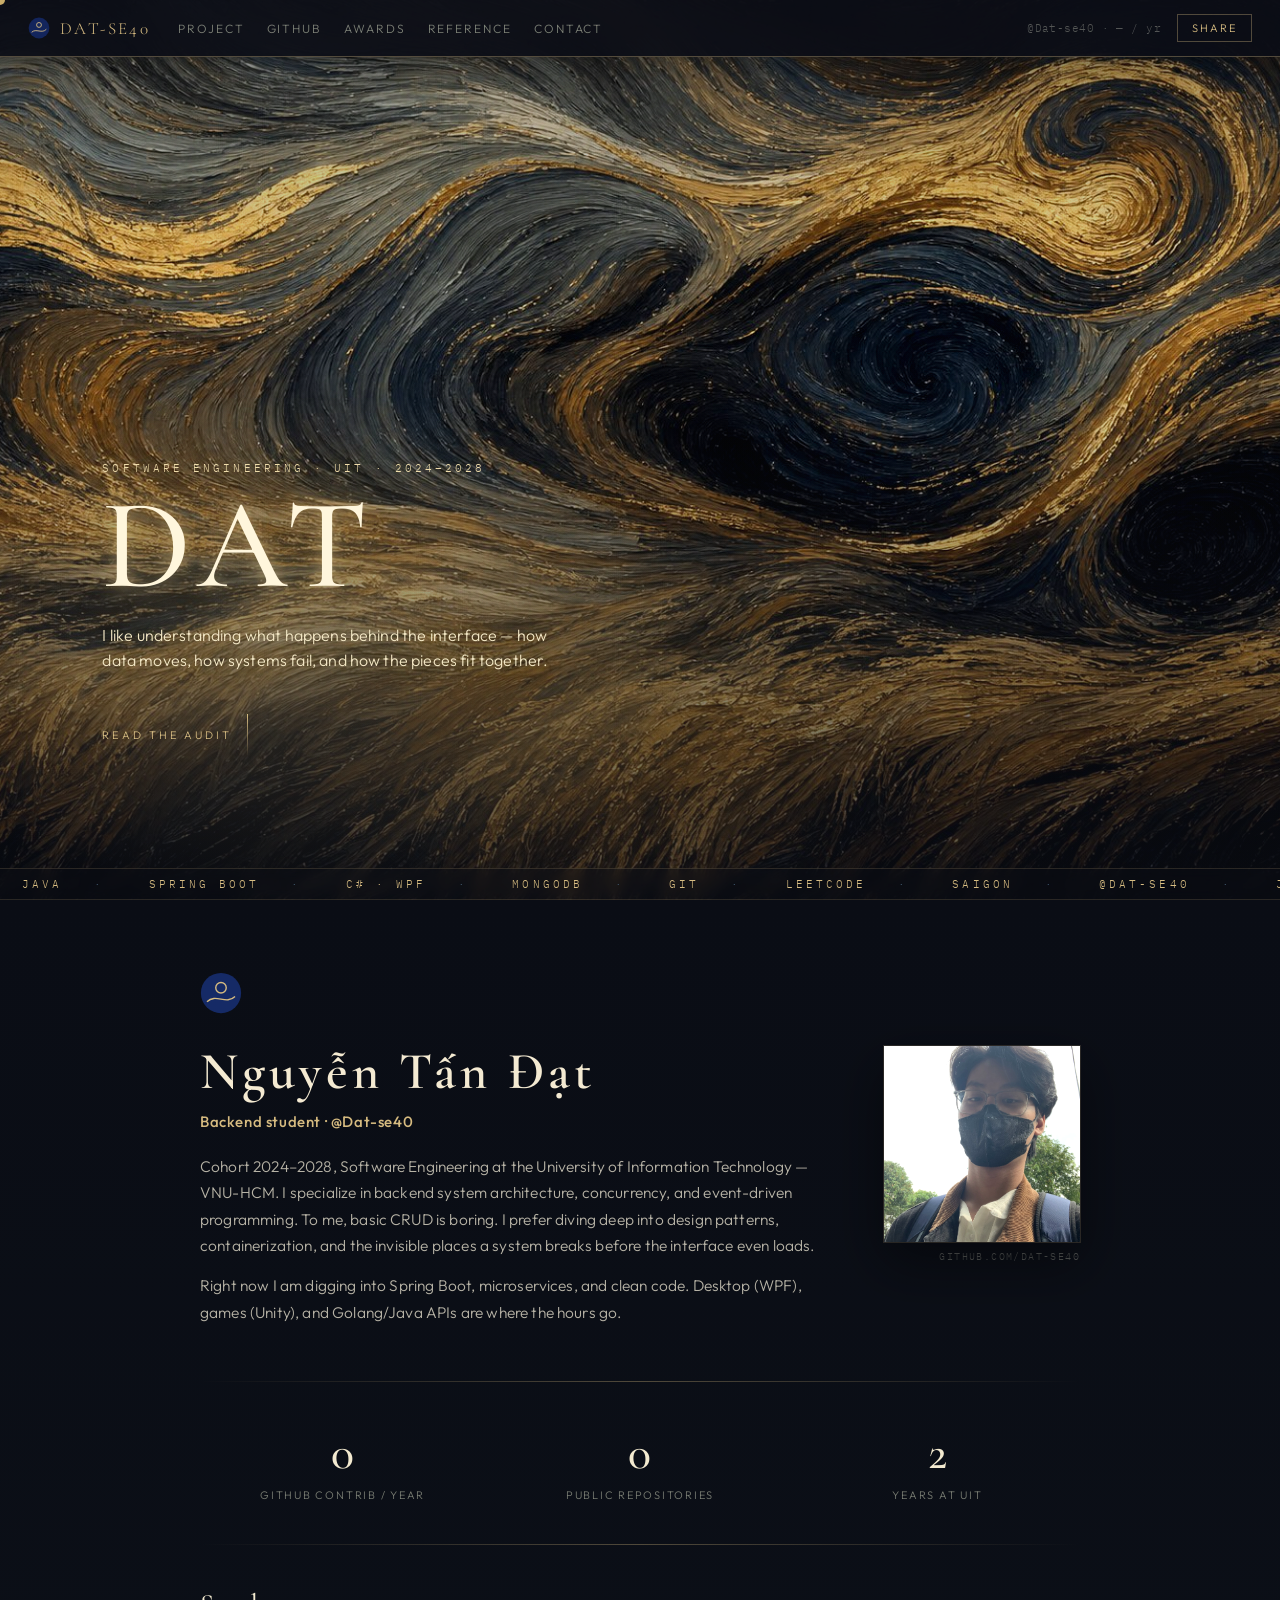
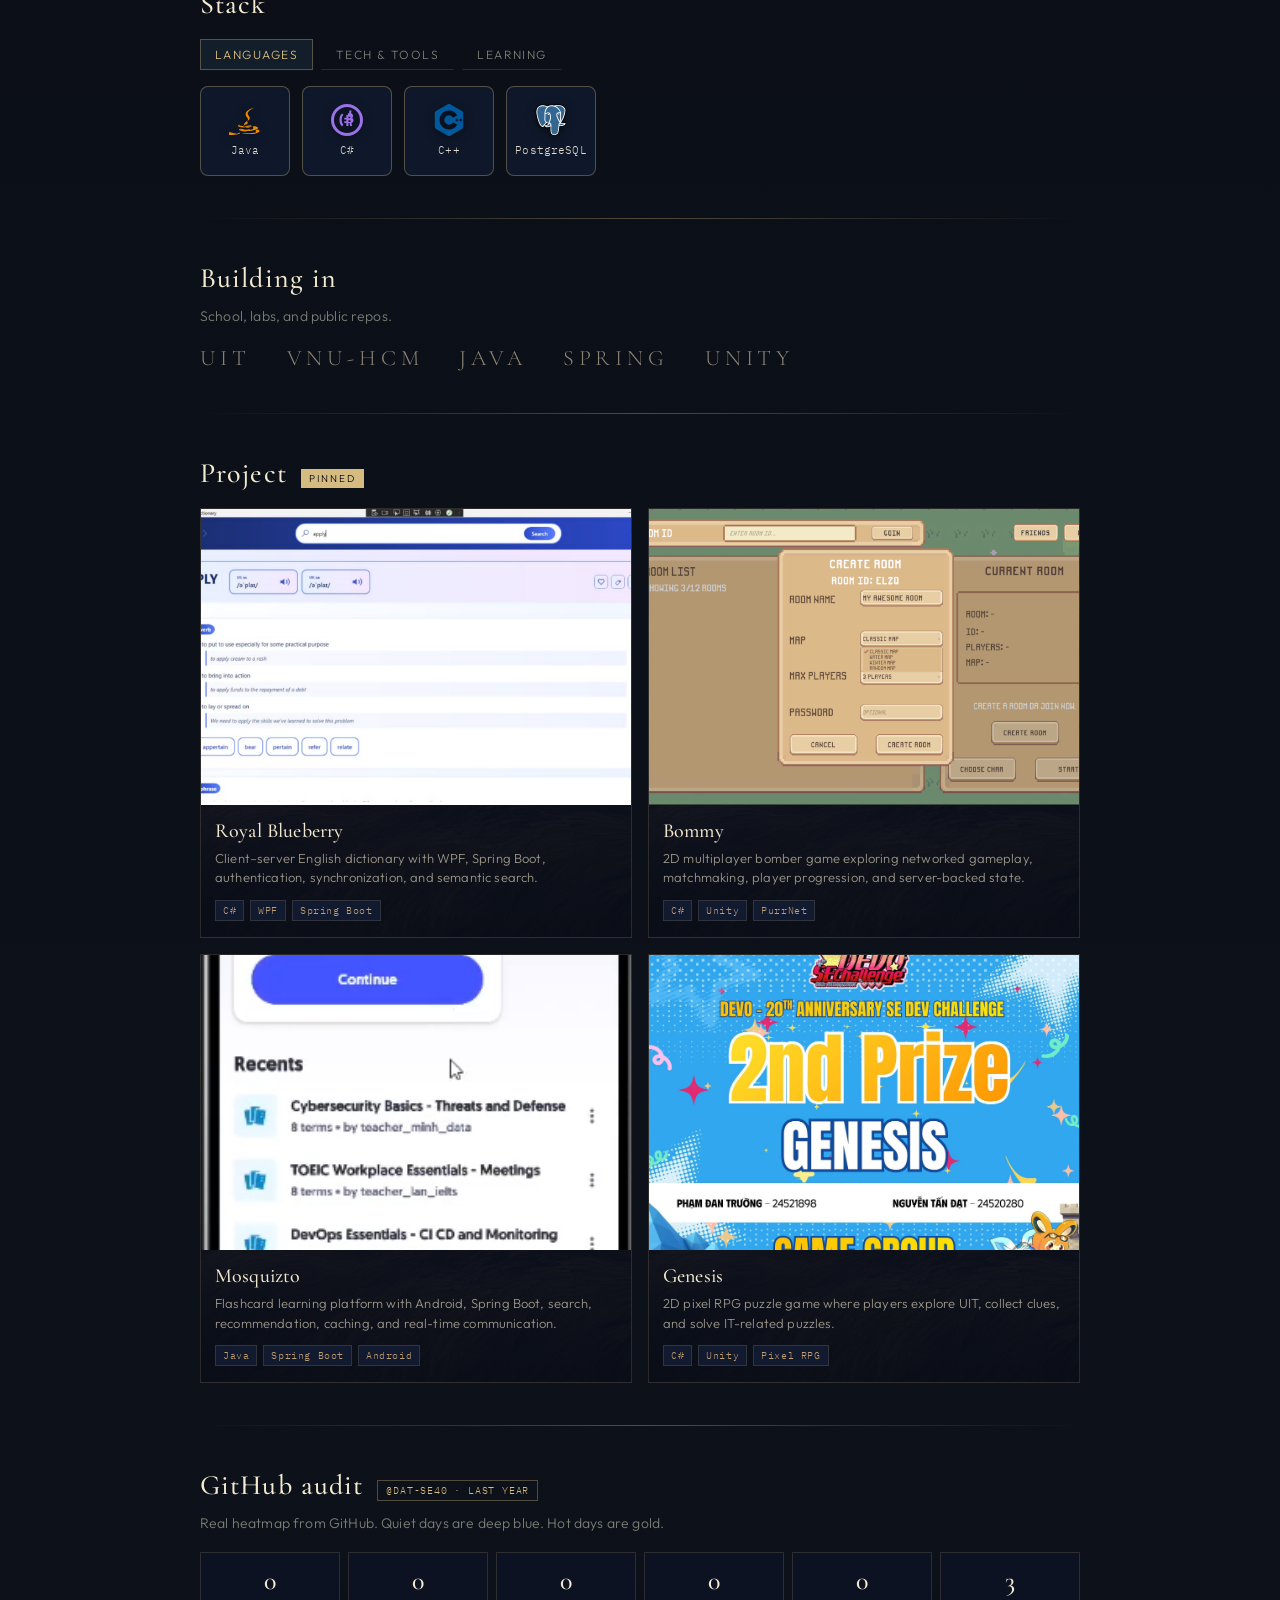
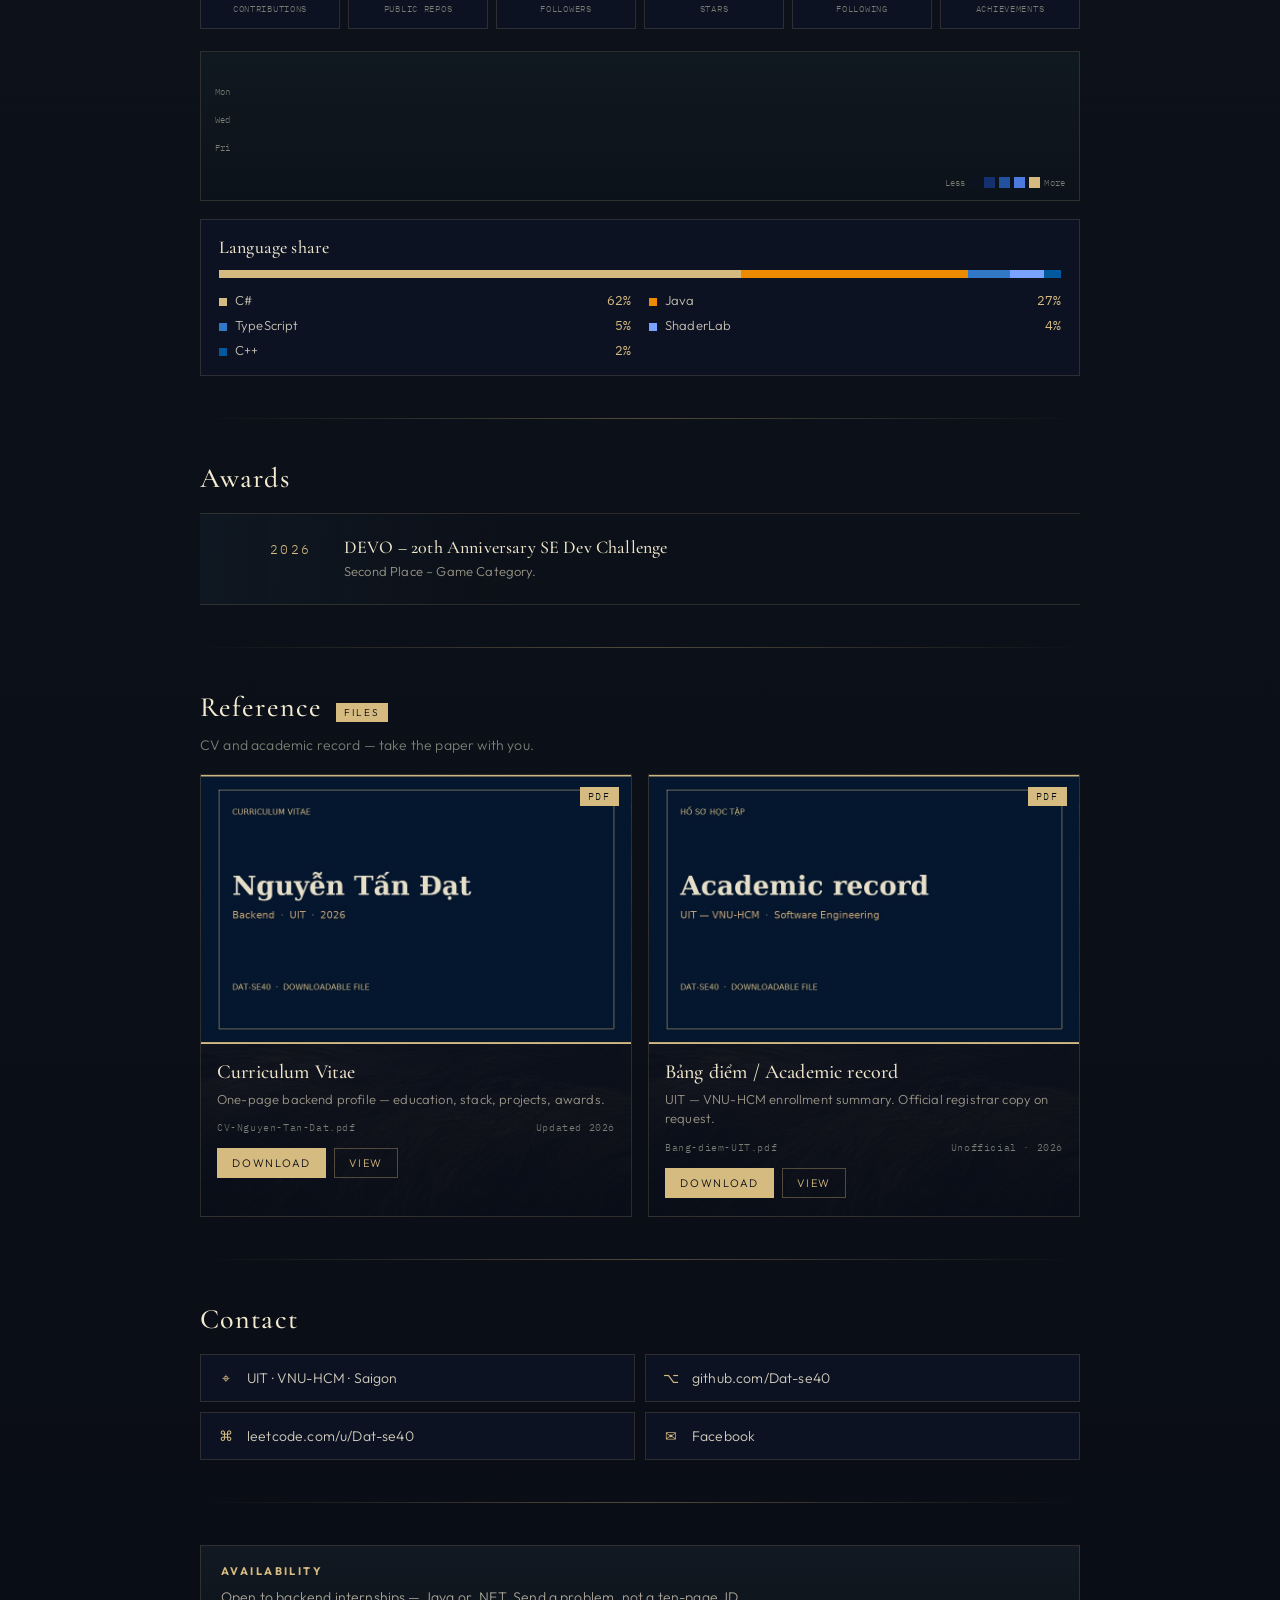
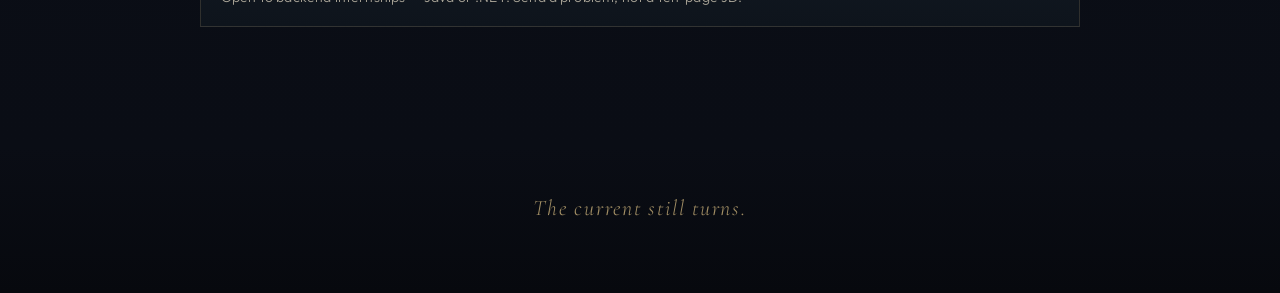
==== commit 45b95522: "Add a Reference section with downloadable CV and academic record. Recruiters can pull a one-page CV " ====
--- a/portfolio/index.html
+++ b/portfolio/index.html
@@ -30,6 +30,7 @@
       <a href="#work">Project</a>
       <a href="#github">GitHub</a>
       <a href="#awards">Awards</a>
+      <a href="#reference">Reference</a>
       <a href="#contact">Contact</a>
     </div>
     <div class="top-meta">
@@ -288,6 +289,54 @@
             </div>
           </li>
         </ol>
+      </section>
+
+      <hr class="rule" />
+
+      <section id="reference">
+        <div class="sec-head">
+          <h3>Reference</h3>
+          <span class="chip">Files</span>
+        </div>
+        <p class="quiet">CV and academic record — take the paper with you.</p>
+        <div class="ref-grid">
+          <article class="ref-card">
+            <div class="ref-preview">
+              <img src="assets/docs/cv-preview.jpg" alt="Curriculum vitae cover" />
+              <span class="ref-kind">PDF</span>
+            </div>
+            <div class="ref-body">
+              <h4>Curriculum Vitae</h4>
+              <p>One-page backend profile — education, stack, projects, awards.</p>
+              <div class="ref-meta">
+                <span>CV-Nguyen-Tan-Dat.pdf</span>
+                <span>Updated 2026</span>
+              </div>
+              <div class="ref-actions">
+                <a class="ref-btn" href="assets/docs/CV-Nguyen-Tan-Dat.pdf" download="CV-Nguyen-Tan-Dat.pdf">Download</a>
+                <a class="ref-btn ghost" href="assets/docs/CV-Nguyen-Tan-Dat.pdf" target="_blank" rel="noreferrer">View</a>
+              </div>
+            </div>
+          </article>
+          <article class="ref-card">
+            <div class="ref-preview">
+              <img src="assets/docs/transcript-preview.jpg" alt="Academic record cover" />
+              <span class="ref-kind">PDF</span>
+            </div>
+            <div class="ref-body">
+              <h4>Bảng điểm / Academic record</h4>
+              <p>UIT — VNU-HCM enrollment summary. Official registrar copy on request.</p>
+              <div class="ref-meta">
+                <span>Bang-diem-UIT.pdf</span>
+                <span>Unofficial · 2026</span>
+              </div>
+              <div class="ref-actions">
+                <a class="ref-btn" href="assets/docs/Bang-diem-UIT.pdf" download="Bang-diem-UIT.pdf">Download</a>
+                <a class="ref-btn ghost" href="assets/docs/Bang-diem-UIT.pdf" target="_blank" rel="noreferrer">View</a>
+              </div>
+            </div>
+          </article>
+        </div>
       </section>
 
       <hr class="rule" />
--- a/portfolio/styles.css
+++ b/portfolio/styles.css
@@ -774,6 +774,88 @@
 .awards h4 { font-size: 18px; margin-bottom: 4px; }
 .awards p { font-size: 13px; color: #9a9588; line-height: 1.5; }
 
+.ref-grid {
+  display: grid;
+  grid-template-columns: 1fr 1fr;
+  gap: 16px;
+}
+.ref-card {
+  background:
+    linear-gradient(180deg, rgba(13,18,32,.93), rgba(10,14,24,.97)),
+    url("assets/flow-field.jpg") center / cover;
+  border: 1px solid var(--line);
+  overflow: hidden;
+  transition: transform .35s ease, border-color .35s ease, box-shadow .35s ease;
+}
+.ref-card:hover {
+  transform: translateY(-4px);
+  border-color: var(--line-strong);
+  box-shadow: 0 18px 40px rgba(0,0,0,.35), inset 0 0 0 1px rgba(214,187,128,.12);
+}
+.ref-preview {
+  position: relative;
+  aspect-ratio: 16 / 10;
+  overflow: hidden;
+  background: var(--navy);
+}
+.ref-preview img {
+  width: 100%;
+  height: 100%;
+  object-fit: cover;
+  transition: transform .7s ease;
+}
+.ref-card:hover .ref-preview img { transform: scale(1.03); }
+.ref-kind {
+  position: absolute;
+  top: 12px;
+  right: 12px;
+  font-family: var(--mono);
+  font-size: 10px;
+  letter-spacing: 0.18em;
+  color: var(--ink);
+  background: var(--burly);
+  padding: 3px 8px;
+}
+.ref-body { padding: 16px 16px 18px; }
+.ref-body h4 { font-size: 20px; margin-bottom: 6px; }
+.ref-body p {
+  font-size: 13px;
+  line-height: 1.5;
+  color: #9a9588;
+  margin-bottom: 12px;
+}
+.ref-meta {
+  display: flex;
+  justify-content: space-between;
+  gap: 10px;
+  margin-bottom: 14px;
+  font-family: var(--mono);
+  font-size: 10px;
+  letter-spacing: 0.06em;
+  color: var(--ash);
+}
+.ref-actions { display: flex; flex-wrap: wrap; gap: 8px; }
+.ref-btn {
+  display: inline-flex;
+  align-items: center;
+  justify-content: center;
+  padding: 7px 14px;
+  font-size: 11px;
+  letter-spacing: 0.16em;
+  text-transform: uppercase;
+  color: var(--ink);
+  background: var(--burly);
+  border: 1px solid var(--burly);
+  transition: background .25s, color .25s;
+}
+.ref-btn:hover { background: #f0ddaa; }
+.ref-btn.ghost {
+  background: transparent;
+  color: var(--burly);
+  border-color: var(--line-strong);
+}
+.ref-btn.ghost:hover { background: var(--burly); color: var(--ink); }
+
 .contact-grid {
   display: grid;
   grid-template-columns: 1fr 1fr;
@@ -927,7 +1009,7 @@
   .top-links { display: none; }
   .edited { display: none; }
   .ticker-track span { font-size: 10px; padding: 7px 16px; }
-  .id-grid, .work-grid, .contact-grid, .modal-cols, .stats,
+  .id-grid, .work-grid, .contact-grid, .ref-grid, .modal-cols, .stats,
   .gh-kpis, .repo-grid, .lang-list, .gh-score ul {
     grid-template-columns: 1fr 1fr;
   }
